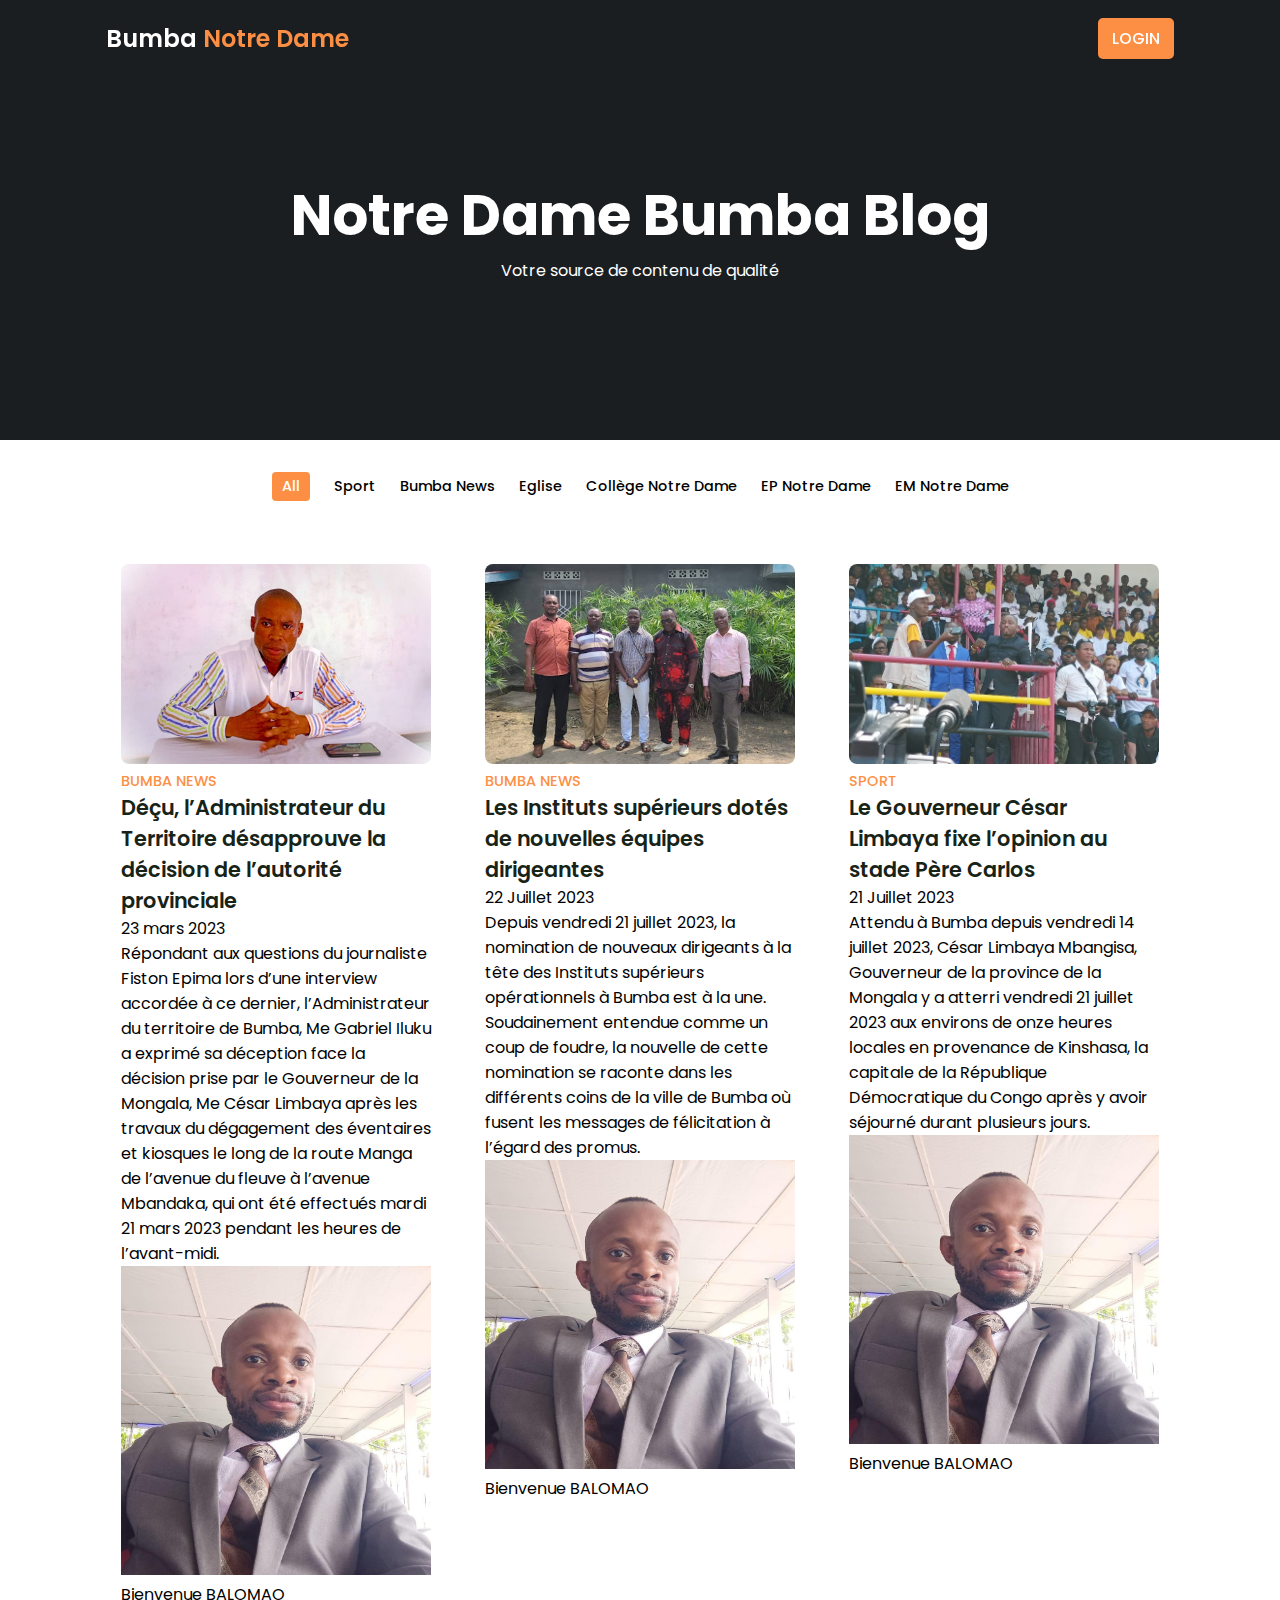
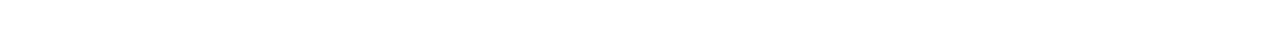
==== index.html @ 57637fd0 "update style" ====
<!DOCTYPE html>
<html lang="en">
<head>
    <meta charset="UTF-8">
    <meta name="viewport" content="width=device-width, initial-scale=1.0">
    <title>Notre Dame Blog</title>
    <!-- link css -->
    <link rel="stylesheet" href="/CSS/style.css">
    <!-- link box icon -->
    <link href='https://unpkg.com/boxicons@2.1.4/css/boxicons.min.css' rel='stylesheet'>
</head>
<body>
<!-- Header -->
<header>
    <!-- nav -->
    <div class="nav container">
        <!-- logo -->
        <a href="#" class="logo">Bumba <span>Notre Dame</span></a>
        <!-- login button -->
        <a href="#" class="login">Login</a>
    </div>
</header>
<!-- home -->
<section class="home" id="home">
    <div class="home-text container">
        <h2 class="home-title">Notre Dame Bumba Blog</h2>
        <span class="home-subtitle"> Votre source de contenu de qualité</span>
    </div>
</section>
<!-- post filter -->
<div class="post-filter container">
    <span class="filter-item active-filter" data-filter="all">All</span>
    <span class="filter-item" data-filter="sport">Sport</span>
    <span class="filter-item" data-filter="bbanews">Bumba News</span>
    <span class="filter-item" data-filter="eglise">Eglise</span>
    <span class="filter-item" data-filter="cnd">Collège Notre Dame</span>
    <span class="filter-item" data-filter="pnd">EP Notre Dame</span>
    <span class="filter-item" data-filter="mnd">EM Notre Dame</span>
</div>
<!-- Posts -->
<section class="post container">
    <!-- post box 1 -->
    <div class="post-box">
        <img src="/Images/iluku.jpg" alt="" class="post-img">
        <h2 class="category">Bumba News</h2>
        <a href="post-page.html" class="post-title">
            Déçu, l’Administrateur du Territoire désapprouve la décision de l’autorité provinciale 
        </a>
        <span class="post-date">23 mars 2023</span>
        <p class="post-description">Répondant aux questions du journaliste Fiston Epima lors d’une interview accordée à ce dernier, l’Administrateur du territoire de Bumba, Me Gabriel Iluku a exprimé sa déception face la décision prise par le Gouverneur de la Mongala, Me César Limbaya après les travaux du dégagement des éventaires et kiosques le long de la route Manga de l’avenue du fleuve à l’avenue Mbandaka, qui ont été effectués mardi 21 mars 2023 pendant les heures de l’avant-midi.</p>
        <!-- profile -->
        <div class="profile">
            <img src="./Images/profile-1.png" alt="" class="profile-img">
            <span class="profile-name">Bienvenue BALOMAO</span>
        </div>
    </div>
     <!-- post box 2 -->
     <div class="post-box">
        <img src="/Images/post-2.jpg" alt="" class="post-img">
        <h2 class="category">Bumba News</h2>
        <a href="post-page.html" class="post-title">
            Les Instituts supérieurs dotés de nouvelles équipes dirigeantes  
        </a>
        <span class="post-date">22 Juillet 2023</span>
        <p class="post-description">Depuis vendredi 21 juillet 2023, la nomination de nouveaux dirigeants à la tête des Instituts supérieurs opérationnels à Bumba est à la une. Soudainement entendue comme un coup de foudre, la nouvelle de cette nomination se raconte dans les différents coins de la ville de Bumba où fusent les messages de félicitation à l’égard des promus.</p>
        <!-- profile -->
        <div class="profile">
            <img src="./Images/profile-1.png" alt="" class="profile-img">
            <span class="profile-name">Bienvenue BALOMAO</span>
        </div>
    </div>
    <!-- post box 3 -->
    <div class="post-box">
        <img src="/Images/post-3.jpg" alt="" class="post-img">
        <h2 class="category">Sport</h2>
        <a href="post-page.html" class="post-title">
        Le Gouverneur César Limbaya fixe l’opinion au stade Père Carlos  
        </a>
        <span class="post-date">21 Juillet 2023</span>
        <p class="post-description">Attendu à Bumba depuis vendredi 14 juillet 2023, César Limbaya Mbangisa, Gouverneur de la province de la Mongala y a atterri vendredi 21 juillet 2023 aux environs de onze heures locales en provenance de Kinshasa, la capitale de la République Démocratique du Congo après y avoir séjourné durant plusieurs jours.</p>
        <!-- profile -->
        <div class="profile">
            <img src="./Images/profile-1.png" alt="" class="profile-img">
            <span class="profile-name">Bienvenue BALOMAO</span>
        </div>
    </div>
</section>











    <!-- link js -->
    <script src="/Js/main.js"></script>
</body>
</html>
---- CSS/style.css ----
/* link Google fonts */
@import url('https://fonts.googleapis.com/css2?family=Poppins:wght@400;500;600;700&display=swap');
*{
    font-family: 'Poppins', sans-serif;
    margin: 0;
    padding: 0;
    scroll-behavior: smooth;
    scroll-padding-top: 2rem;
    box-sizing: border-box;
}

/* variables */
:root{
    --container-color:#1a1e21 ;
    --second-color:#fd8f44 ;
    --text-color:#172317 ;
    --bg-color:#fff ;
}
::selection{
    color: var(--bg-color);
    background: var(--second-color);
}
a{
    text-decoration: none;
}
li{
    list-style: none;
}
img{
    width: 100%;
}
section{
    padding: 3rem 0 2rem;
}
.container{
    max-width: 1068px;
    margin: auto;
    width: 100%;
}
/* header */
header{
    position: fixed;
    top: 0;
    left: 0;
    width: 100%;
    z-index: 200;
}
.nav{
    display: flex;
    align-items: center;
    justify-content: space-between;
    padding: 18px 0;
}
.logo{
    font-size: 1.5rem;
    font-weight: 600;
    color: var(--bg-color);
}
.logo span{
    color: var(--second-color);
}
.login{
    padding:8px 14px;
    text-transform: uppercase;
    font-weight: 500;
    border-radius: 5px;
    background: var(--second-color);
    color: var(--bg-color);
}
.login:hover{
    background: hsl(24,98%,58%);
    transition: 0.3s;
}
/* home */
.home{
    width: 100%;
    min-height: 440px;
    background: var(--container-color);
    display: grid;
    justify-content: center;
    align-items: center;
}
.home-text{
    color: var(--bg-color);
    text-align: center;
}
.home-title{
    font-size:3.5rem;
}
.home-subtitle{
    font-size: 1rem;
    font-weight: 400;
}
/* post filter */
.post-filter{
    display: flex;
    justify-content: center;
    align-items: center;
    column-gap: 1.5rem;
    margin-top: 2rem !important;
}
.filter-item{
   font-size: 0.9rem;
   font-weight: 500;
   cursor: pointer; 
}
.active-filter{
    background: var(--second-color);
    color: var(--bg-color);
    padding: 4px 10px;
    border-radius: 4px;
}
/* Post */
.post{
    display: grid;
    grid-template-columns: repeat(auto-fit,minmax(280px,auto));
    gap: 1.5rem;
}
.post-box{
    background: var(--bg-color);
    box-shadow: 0 4px 14px hsl(355deg 25% / 10%);
    padding: 15px;
    border-radius: 0.5rem;
}
.post-img{
    width: 100%;
    height: 200px;
    object-fit: cover;
    object-position: center;
    border-radius: 0.5rem;
}
.category{
    font-size: 0.9rem;
    font-weight: 500;
    text-transform: uppercase;
    color: var(--second-color);
}
.post-title{
    font-size: 1.3rem;
    font-weight: 600;
    color: var(--text-color);
    display: -webkit-box;
    -webkit-line-clamp: 4;
    -webkit-box-orient: vertical;
    overflow: hidden;
}
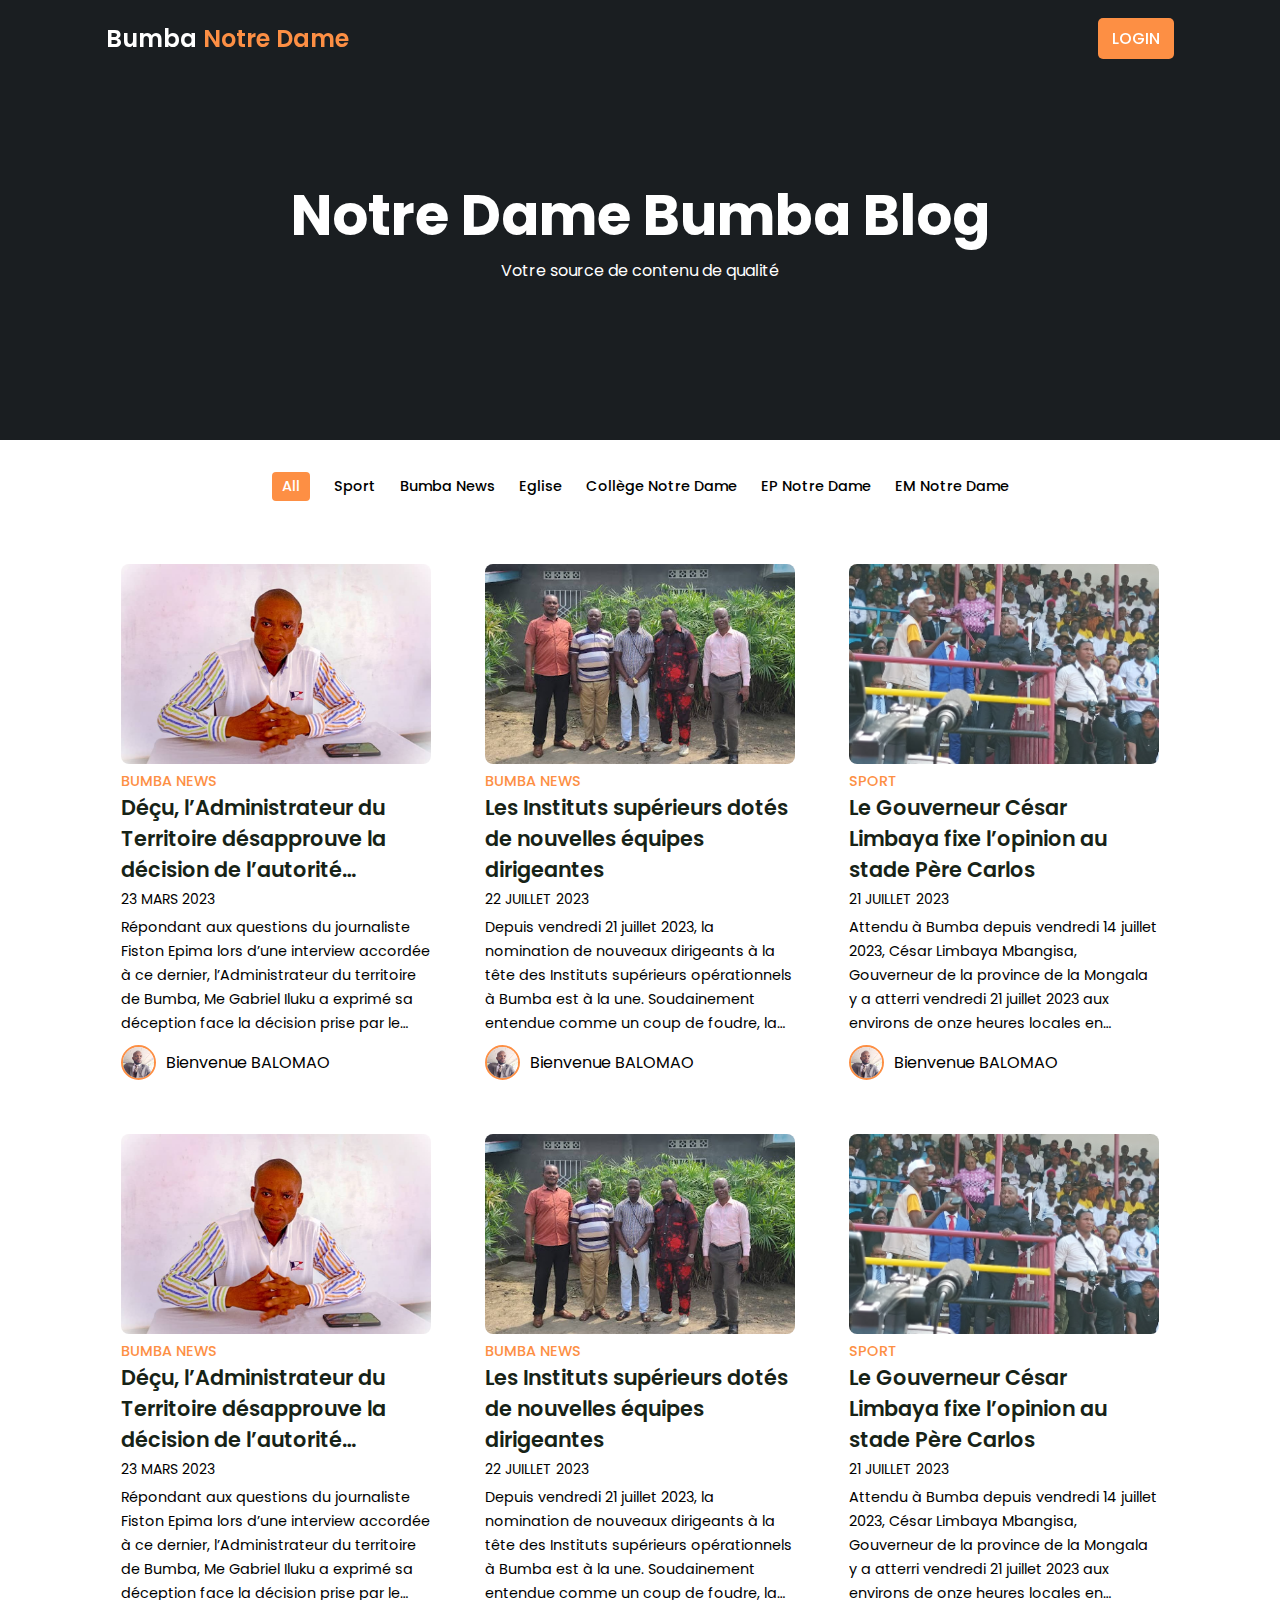
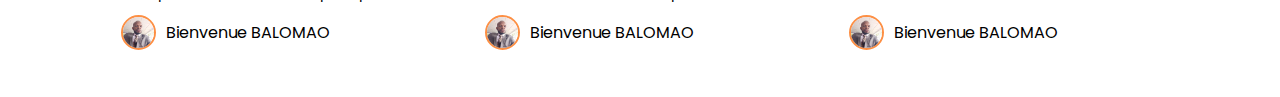
==== commit ec15ab2c: "add jquery links" ====
--- a/index.html
+++ b/index.html
@@ -84,6 +84,51 @@
             <span class="profile-name">Bienvenue BALOMAO</span>
         </div>
     </div>
+    <!-- post box 1 -->
+    <div class="post-box">
+        <img src="/Images/iluku.jpg" alt="" class="post-img">
+        <h2 class="category">Bumba News</h2>
+        <a href="post-page.html" class="post-title">
+            Déçu, l’Administrateur du Territoire désapprouve la décision de l’autorité provinciale 
+        </a>
+        <span class="post-date">23 mars 2023</span>
+        <p class="post-description">Répondant aux questions du journaliste Fiston Epima lors d’une interview accordée à ce dernier, l’Administrateur du territoire de Bumba, Me Gabriel Iluku a exprimé sa déception face la décision prise par le Gouverneur de la Mongala, Me César Limbaya après les travaux du dégagement des éventaires et kiosques le long de la route Manga de l’avenue du fleuve à l’avenue Mbandaka, qui ont été effectués mardi 21 mars 2023 pendant les heures de l’avant-midi.</p>
+        <!-- profile -->
+        <div class="profile">
+            <img src="./Images/profile-1.png" alt="" class="profile-img">
+            <span class="profile-name">Bienvenue BALOMAO</span>
+        </div>
+    </div>
+     <!-- post box 2 -->
+     <div class="post-box">
+        <img src="/Images/post-2.jpg" alt="" class="post-img">
+        <h2 class="category">Bumba News</h2>
+        <a href="post-page.html" class="post-title">
+            Les Instituts supérieurs dotés de nouvelles équipes dirigeantes  
+        </a>
+        <span class="post-date">22 Juillet 2023</span>
+        <p class="post-description">Depuis vendredi 21 juillet 2023, la nomination de nouveaux dirigeants à la tête des Instituts supérieurs opérationnels à Bumba est à la une. Soudainement entendue comme un coup de foudre, la nouvelle de cette nomination se raconte dans les différents coins de la ville de Bumba où fusent les messages de félicitation à l’égard des promus.</p>
+        <!-- profile -->
+        <div class="profile">
+            <img src="./Images/profile-1.png" alt="" class="profile-img">
+            <span class="profile-name">Bienvenue BALOMAO</span>
+        </div>
+    </div>
+    <!-- post box 3 -->
+    <div class="post-box">
+        <img src="/Images/post-3.jpg" alt="" class="post-img">
+        <h2 class="category">Sport</h2>
+        <a href="post-page.html" class="post-title">
+        Le Gouverneur César Limbaya fixe l’opinion au stade Père Carlos  
+        </a>
+        <span class="post-date">21 Juillet 2023</span>
+        <p class="post-description">Attendu à Bumba depuis vendredi 14 juillet 2023, César Limbaya Mbangisa, Gouverneur de la province de la Mongala y a atterri vendredi 21 juillet 2023 aux environs de onze heures locales en provenance de Kinshasa, la capitale de la République Démocratique du Congo après y avoir séjourné durant plusieurs jours.</p>
+        <!-- profile -->
+        <div class="profile">
+            <img src="./Images/profile-1.png" alt="" class="profile-img">
+            <span class="profile-name">Bienvenue BALOMAO</span>
+        </div>
+    </div>
 </section>
 
 
@@ -94,7 +139,11 @@
 
 
 
-
+<!-- jqyery links -->
+<script src="https://code.jquery.com/jquery-3.7.0.js" 
+        integrity="sha256-JlqSTELeR4TLqP0OG9dxM7yDPqX1ox/HfgiSLBj8+kM=" 
+        crossorigin="anonymous">
+</script>
 
     <!-- link js -->
     <script src="/Js/main.js"></script>
--- a/CSS/style.css
+++ b/CSS/style.css
@@ -140,7 +140,37 @@
     font-weight: 600;
     color: var(--text-color);
     display: -webkit-box;
-    -webkit-line-clamp: 4;
+    -webkit-line-clamp: 3;
     -webkit-box-orient: vertical;
     overflow: hidden;
+}
+.post-date{
+    display: flex;
+    font-size: 0.875rem;
+    text-transform: uppercase;
+    font-weight: 400;
+    margin-top: 4px;
+}
+.post-description{
+    font-size: 0.9rem;
+    line-height: 1.5rem;
+    margin: 5px 0 10px;
+    /* to remain description */
+    display: -webkit-box;
+    -webkit-line-clamp: 5;
+    -webkit-box-orient: vertical;
+    overflow: hidden;
+}
+.profile{
+display: flex;
+align-items: center;
+gap: 10px;
+}
+.profile-img{
+    width: 35px;
+    height: 35px;
+    border-radius: 50%;
+    object-fit: cover;
+    object-position: center;
+    border: 2px solid var(--second-color);
 }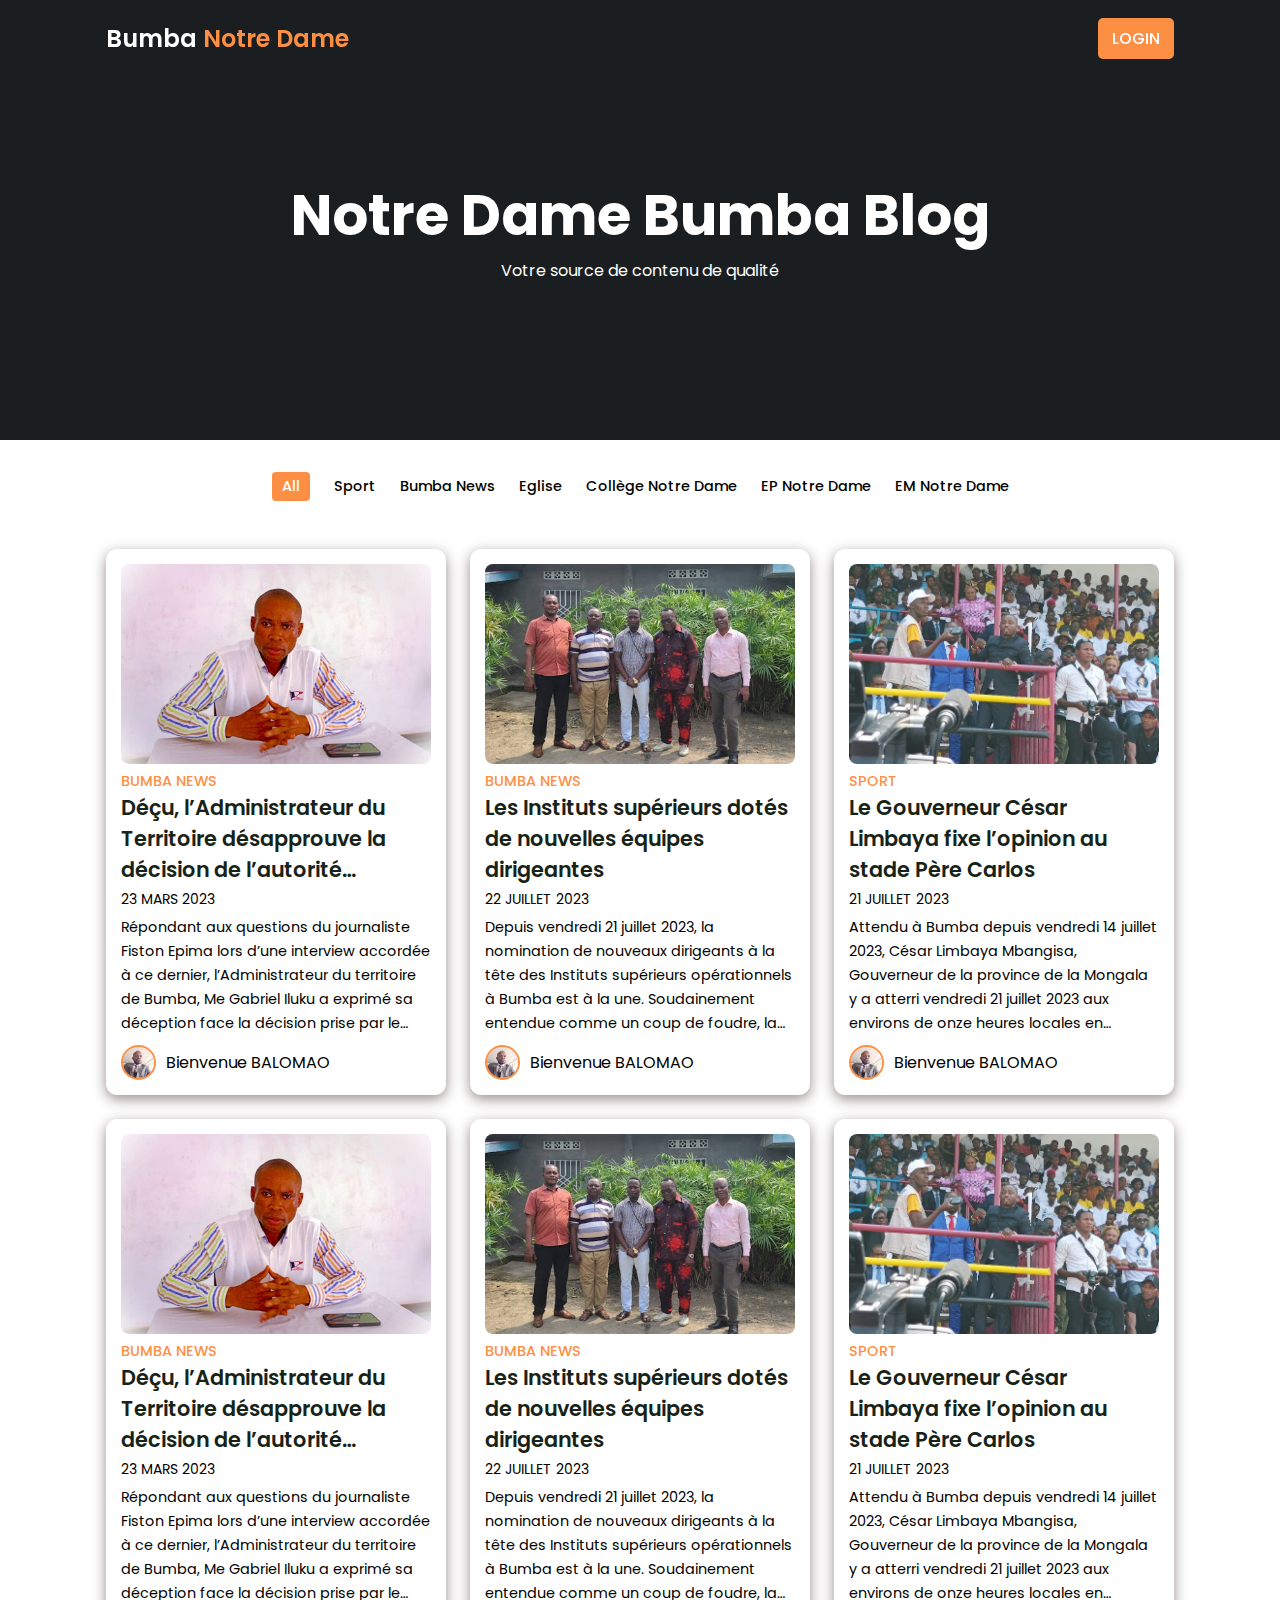
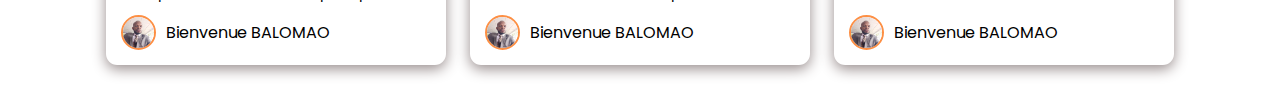
==== commit cdc593ba: "filter post" ====
--- a/index.html
+++ b/index.html
@@ -40,7 +40,7 @@
 <!-- Posts -->
 <section class="post container">
     <!-- post box 1 -->
-    <div class="post-box">
+    <div class="post-box bbanews">
         <img src="/Images/iluku.jpg" alt="" class="post-img">
         <h2 class="category">Bumba News</h2>
         <a href="post-page.html" class="post-title">
@@ -55,7 +55,7 @@
         </div>
     </div>
      <!-- post box 2 -->
-     <div class="post-box">
+     <div class="post-box bbanews">
         <img src="/Images/post-2.jpg" alt="" class="post-img">
         <h2 class="category">Bumba News</h2>
         <a href="post-page.html" class="post-title">
@@ -70,7 +70,7 @@
         </div>
     </div>
     <!-- post box 3 -->
-    <div class="post-box">
+    <div class="post-box sport">
         <img src="/Images/post-3.jpg" alt="" class="post-img">
         <h2 class="category">Sport</h2>
         <a href="post-page.html" class="post-title">
@@ -84,8 +84,8 @@
             <span class="profile-name">Bienvenue BALOMAO</span>
         </div>
     </div>
-    <!-- post box 1 -->
-    <div class="post-box">
+    <!-- post box 4 -->
+    <div class="post-box bbanews">
         <img src="/Images/iluku.jpg" alt="" class="post-img">
         <h2 class="category">Bumba News</h2>
         <a href="post-page.html" class="post-title">
@@ -99,8 +99,8 @@
             <span class="profile-name">Bienvenue BALOMAO</span>
         </div>
     </div>
-     <!-- post box 2 -->
-     <div class="post-box">
+     <!-- post box 5 -->
+     <div class="post-box bbanews">
         <img src="/Images/post-2.jpg" alt="" class="post-img">
         <h2 class="category">Bumba News</h2>
         <a href="post-page.html" class="post-title">
@@ -114,8 +114,8 @@
             <span class="profile-name">Bienvenue BALOMAO</span>
         </div>
     </div>
-    <!-- post box 3 -->
-    <div class="post-box">
+    <!-- post box 6 -->
+    <div class="post-box sport">
         <img src="/Images/post-3.jpg" alt="" class="post-img">
         <h2 class="category">Sport</h2>
         <a href="post-page.html" class="post-title">
--- a/CSS/style.css
+++ b/CSS/style.css
@@ -118,9 +118,9 @@
 }
 .post-box{
     background: var(--bg-color);
-    box-shadow: 0 4px 14px hsl(355deg 25% / 10%);
+    box-shadow: 0 4px 14px hsl(0, 5%, 57%);
     padding: 15px;
-    border-radius: 0.5rem;
+    border-radius: 0.7rem;
 }
 .post-img{
     width: 100%;
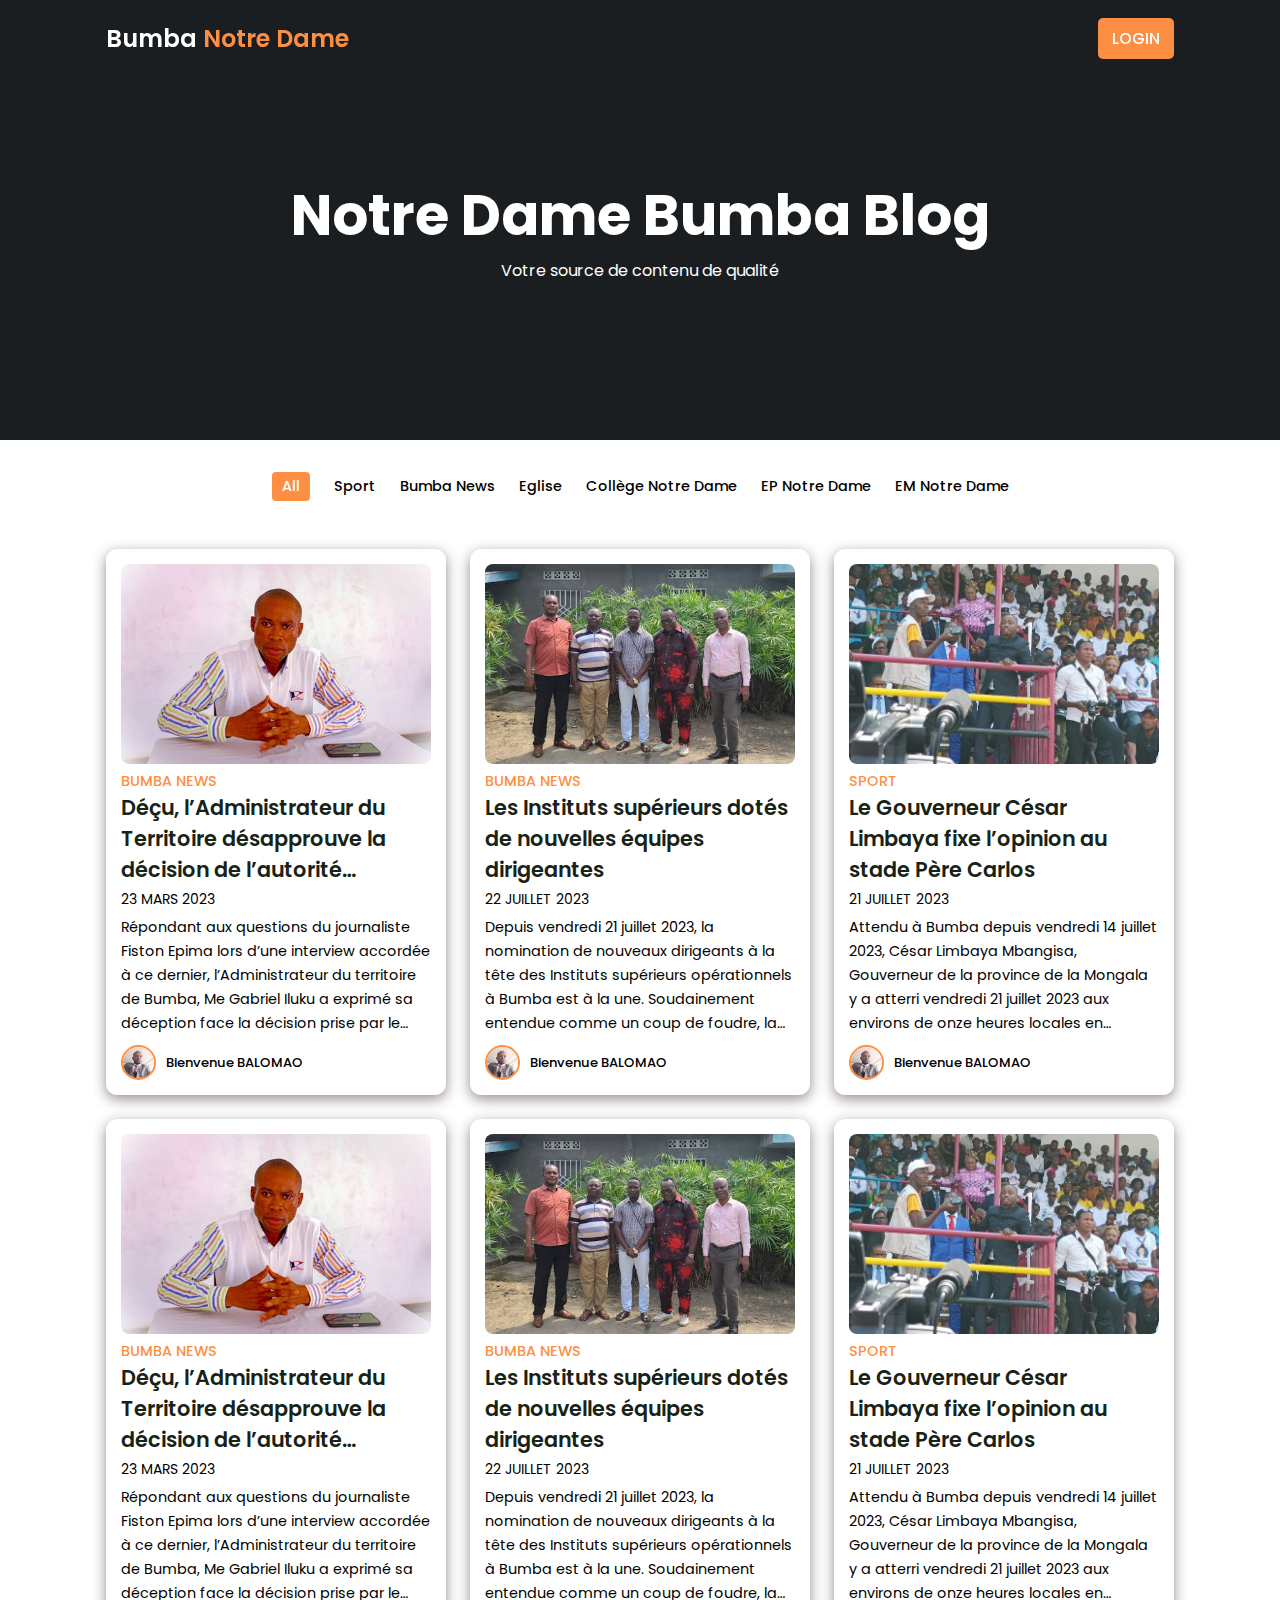
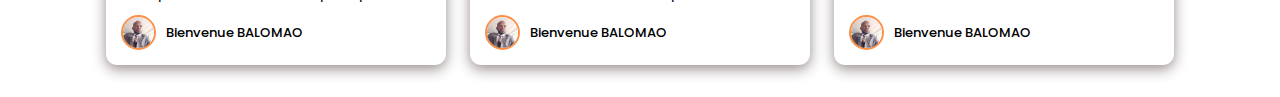
==== commit d5a57289: "footer" ====
--- a/index.html
+++ b/index.html
@@ -130,6 +130,8 @@
         </div>
     </div>
 </section>
+<!-- footer -->
+
 
 
 
--- a/CSS/style.css
+++ b/CSS/style.css
@@ -44,6 +44,14 @@
     left: 0;
     width: 100%;
     z-index: 200;
+}
+header.shadow{
+    background: var(--bg-color);
+    box-shadow: 0 1px 4px hsl(0 4% 14% 10%);
+    transition: 0.4s;
+}
+header.shadow .logo{
+ color: var(--text-color);   
 }
 .nav{
     display: flex;
@@ -173,4 +181,8 @@
     object-fit: cover;
     object-position: center;
     border: 2px solid var(--second-color);
+}
+.profile-name{
+    font-size: 0.82rem;
+    font-weight: 500;
 }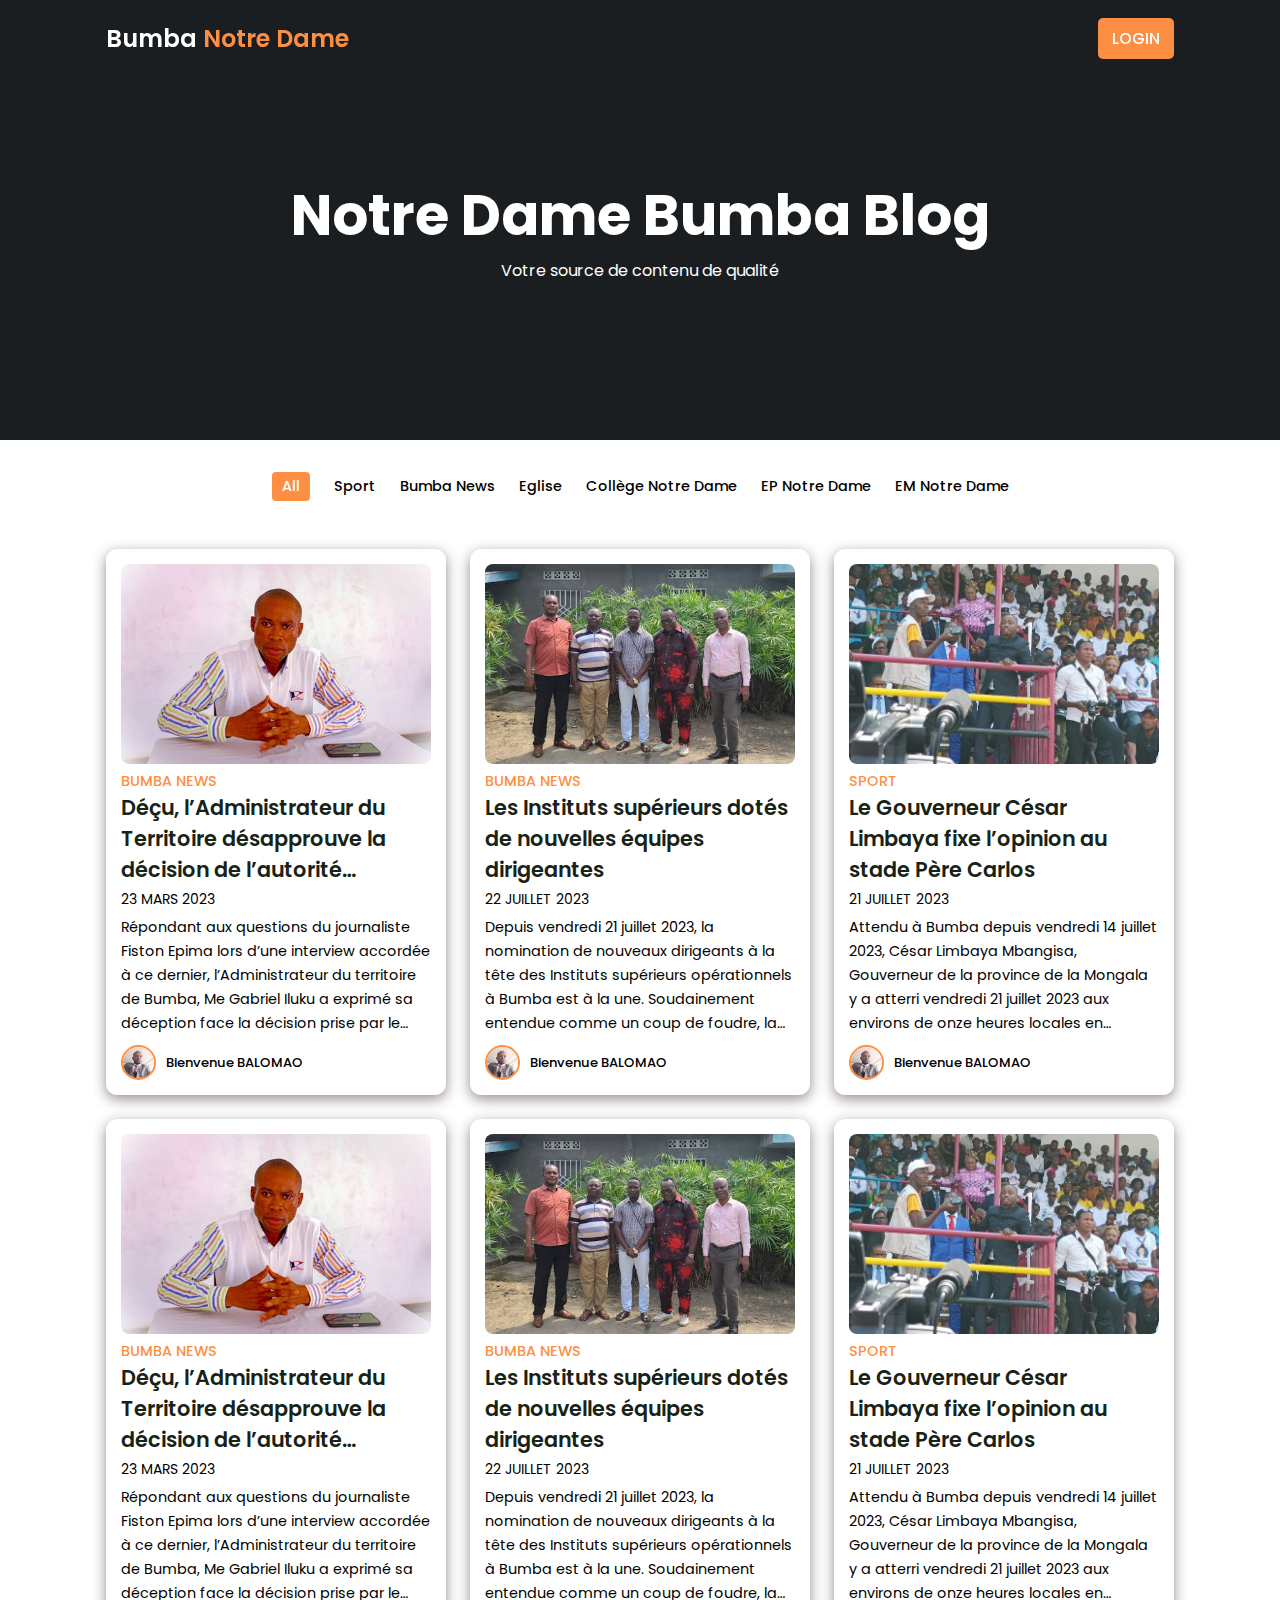
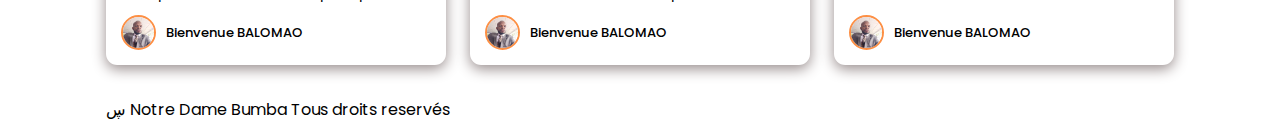
==== commit a62b534a: "add footer" ====
--- a/index.html
+++ b/index.html
@@ -131,7 +131,9 @@
     </div>
 </section>
 <!-- footer -->
-
+<div class="footer container">
+    <p>&#1691; Notre Dame Bumba Tous droits reservés</p>
+</div>
 
 
 
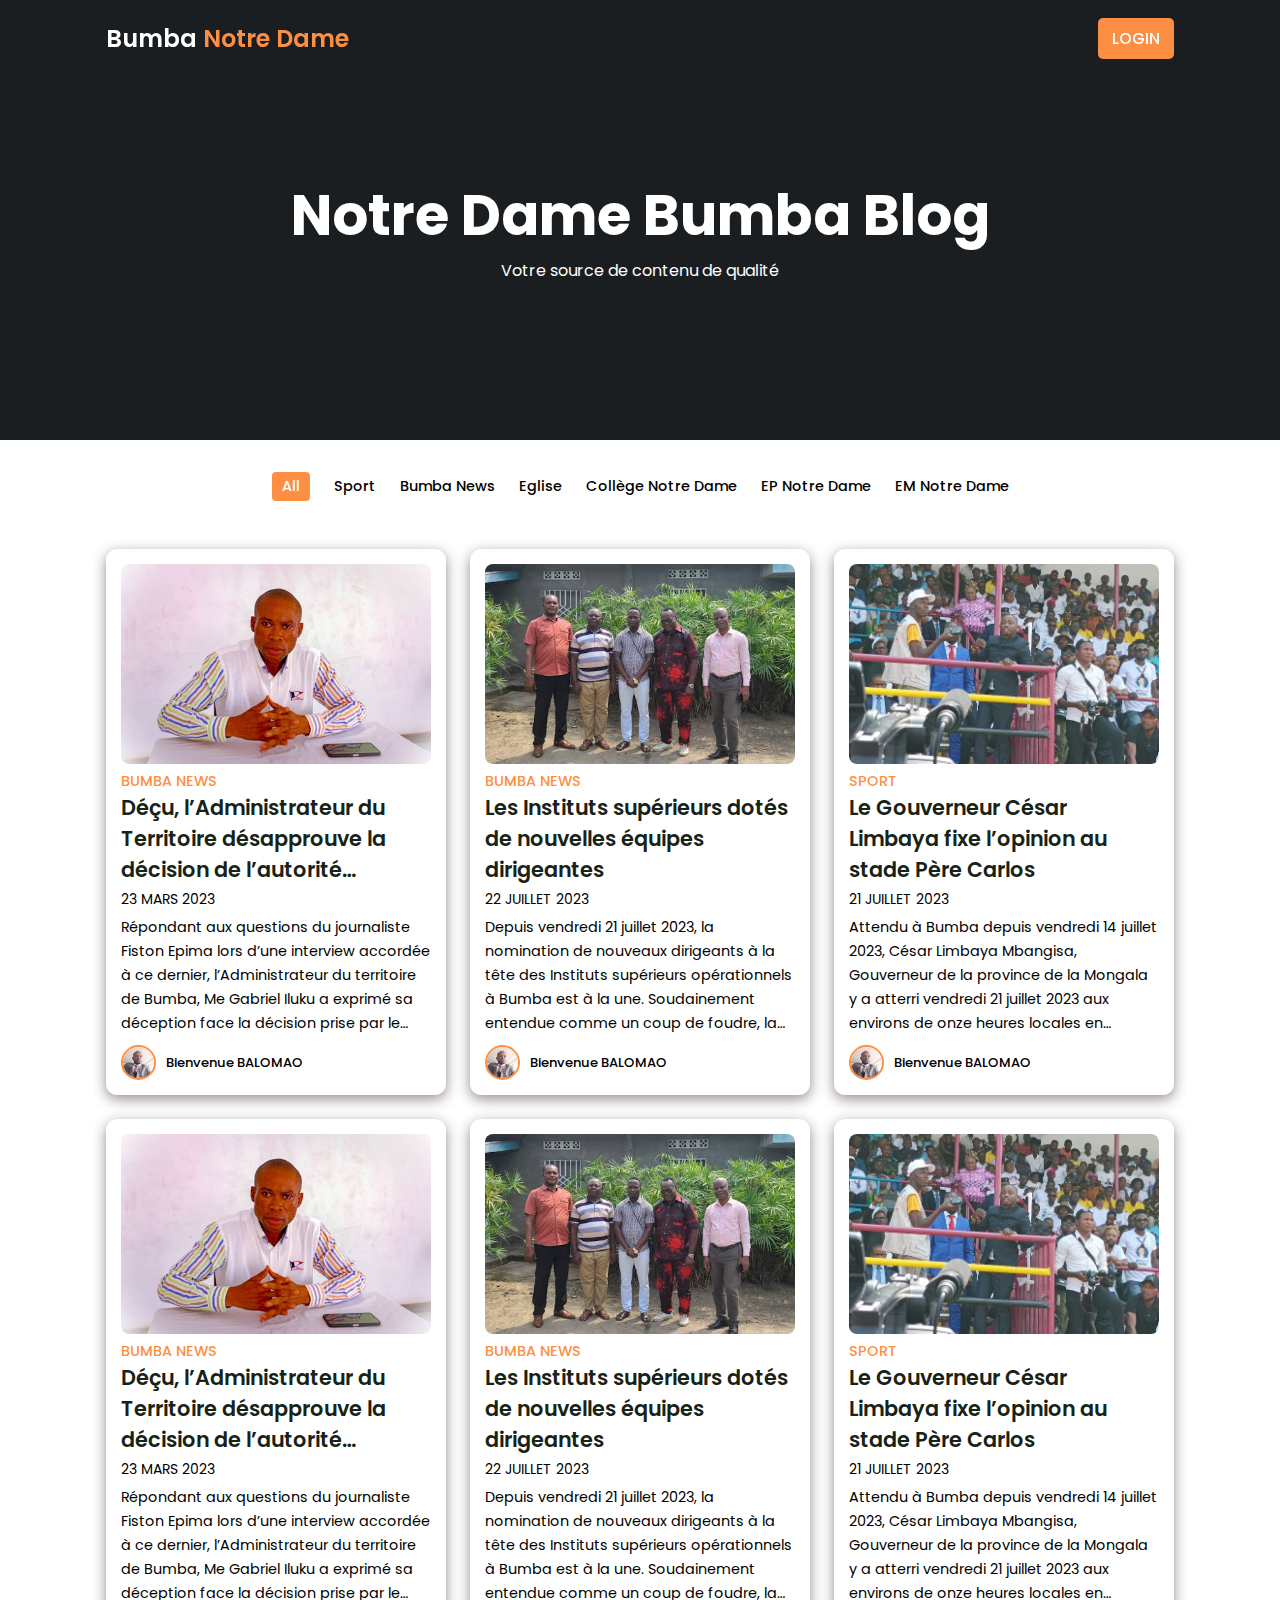
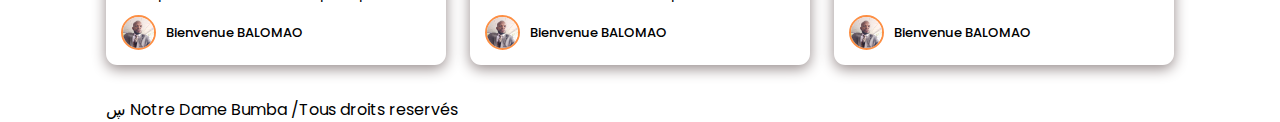
==== commit 0071813c: "add footer" ====
--- a/index.html
+++ b/index.html
@@ -132,7 +132,10 @@
 </section>
 <!-- footer -->
 <div class="footer container">
-    <p>&#1691; Notre Dame Bumba Tous droits reservés</p>
+    <p>&#1691; Notre Dame Bumba /Tous droits reservés</p>
+    <div class="social">
+        <a href="#"></a>
+    </div>
 </div>
 
 
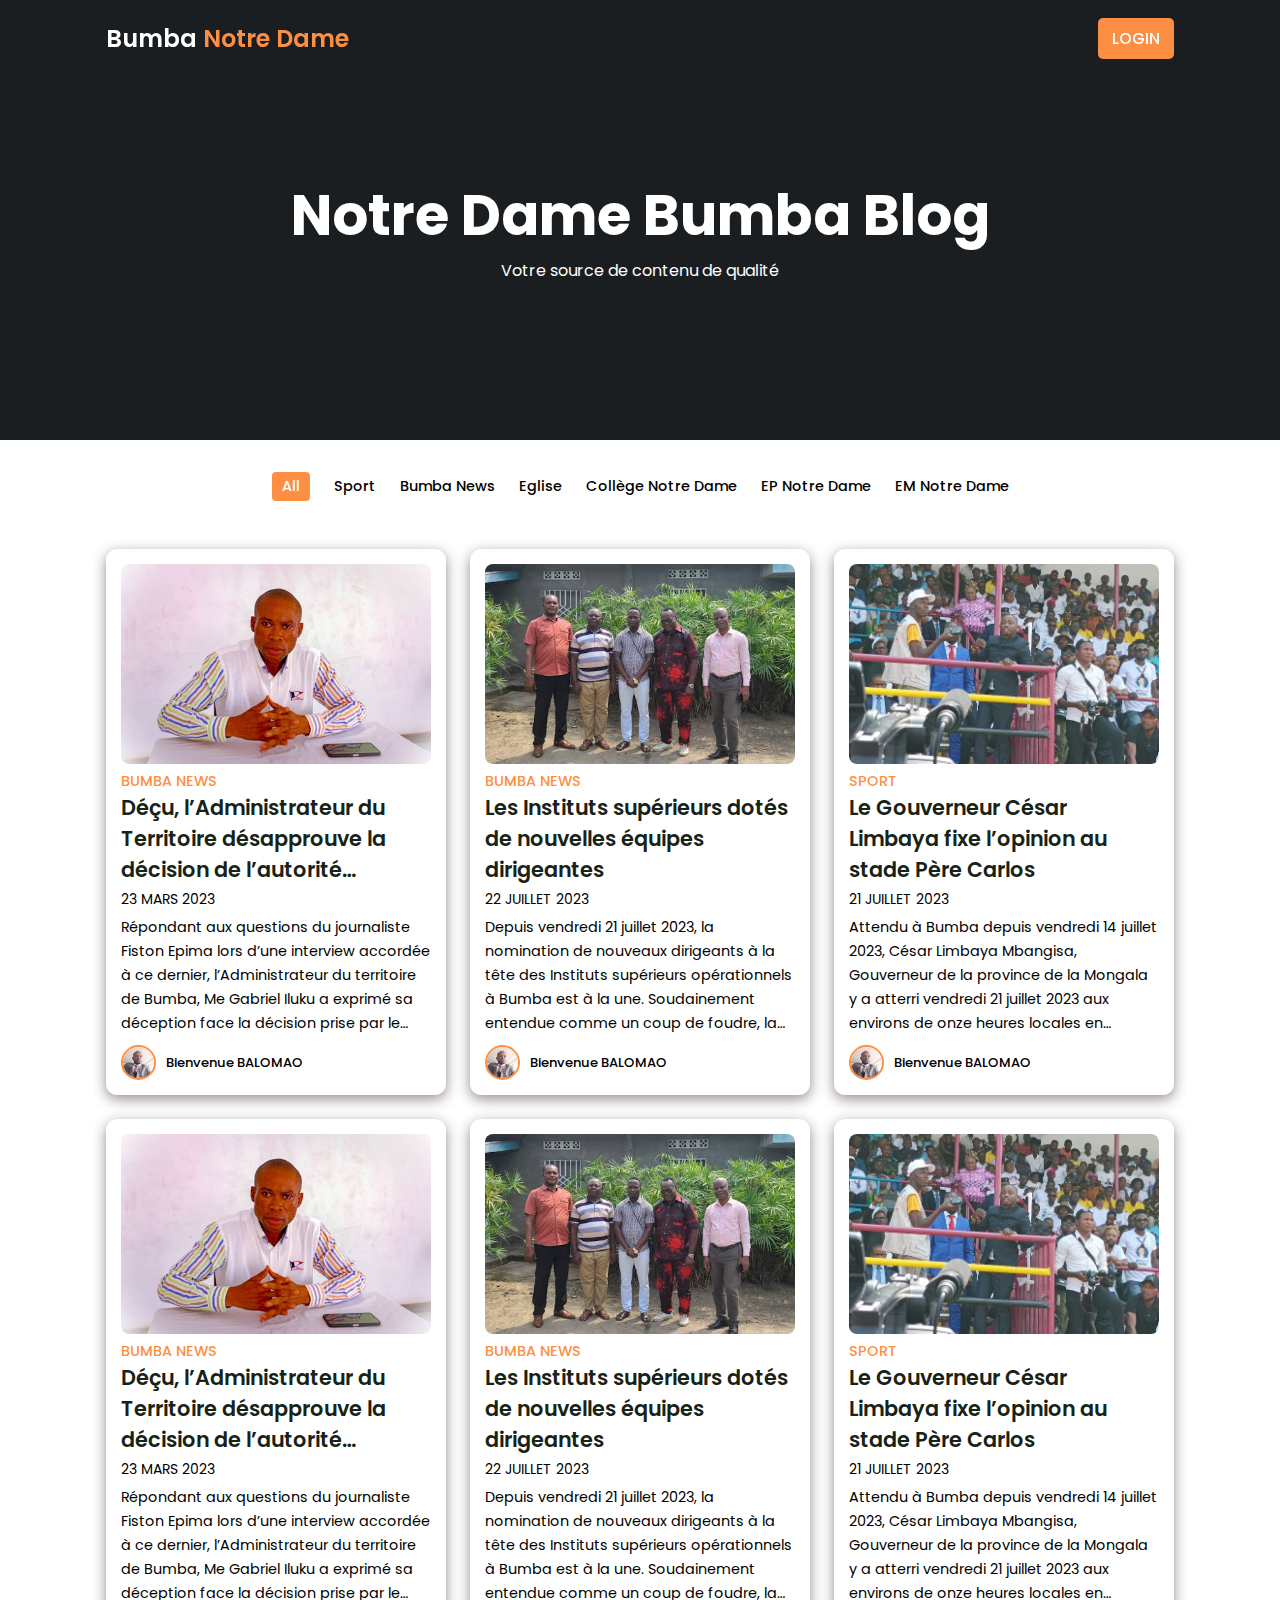
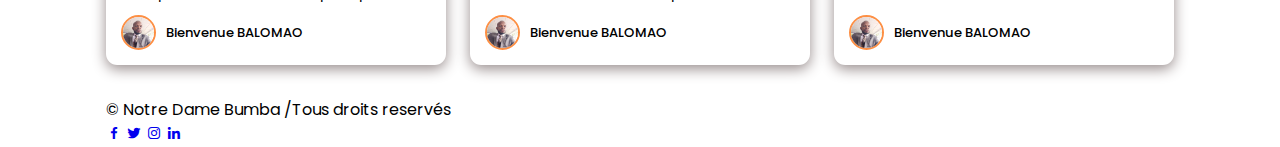
==== commit 2db39dd0: "add footer" ====
--- a/index.html
+++ b/index.html
@@ -132,9 +132,12 @@
 </section>
 <!-- footer -->
 <div class="footer container">
-    <p>&#1691; Notre Dame Bumba /Tous droits reservés</p>
+    <p>&#169; Notre Dame Bumba /Tous droits reservés</p>
     <div class="social">
-        <a href="#"></a>
+        <a href="#"><i class='bx bxl-facebook'></i></a>
+        <a href="#"><i class='bx bxl-twitter'></i></a>
+        <a href="#"><i class='bx bxl-instagram'></i></a>
+        <a href="#"><i class='bx bxl-linkedin'></i></a>
     </div>
 </div>
 
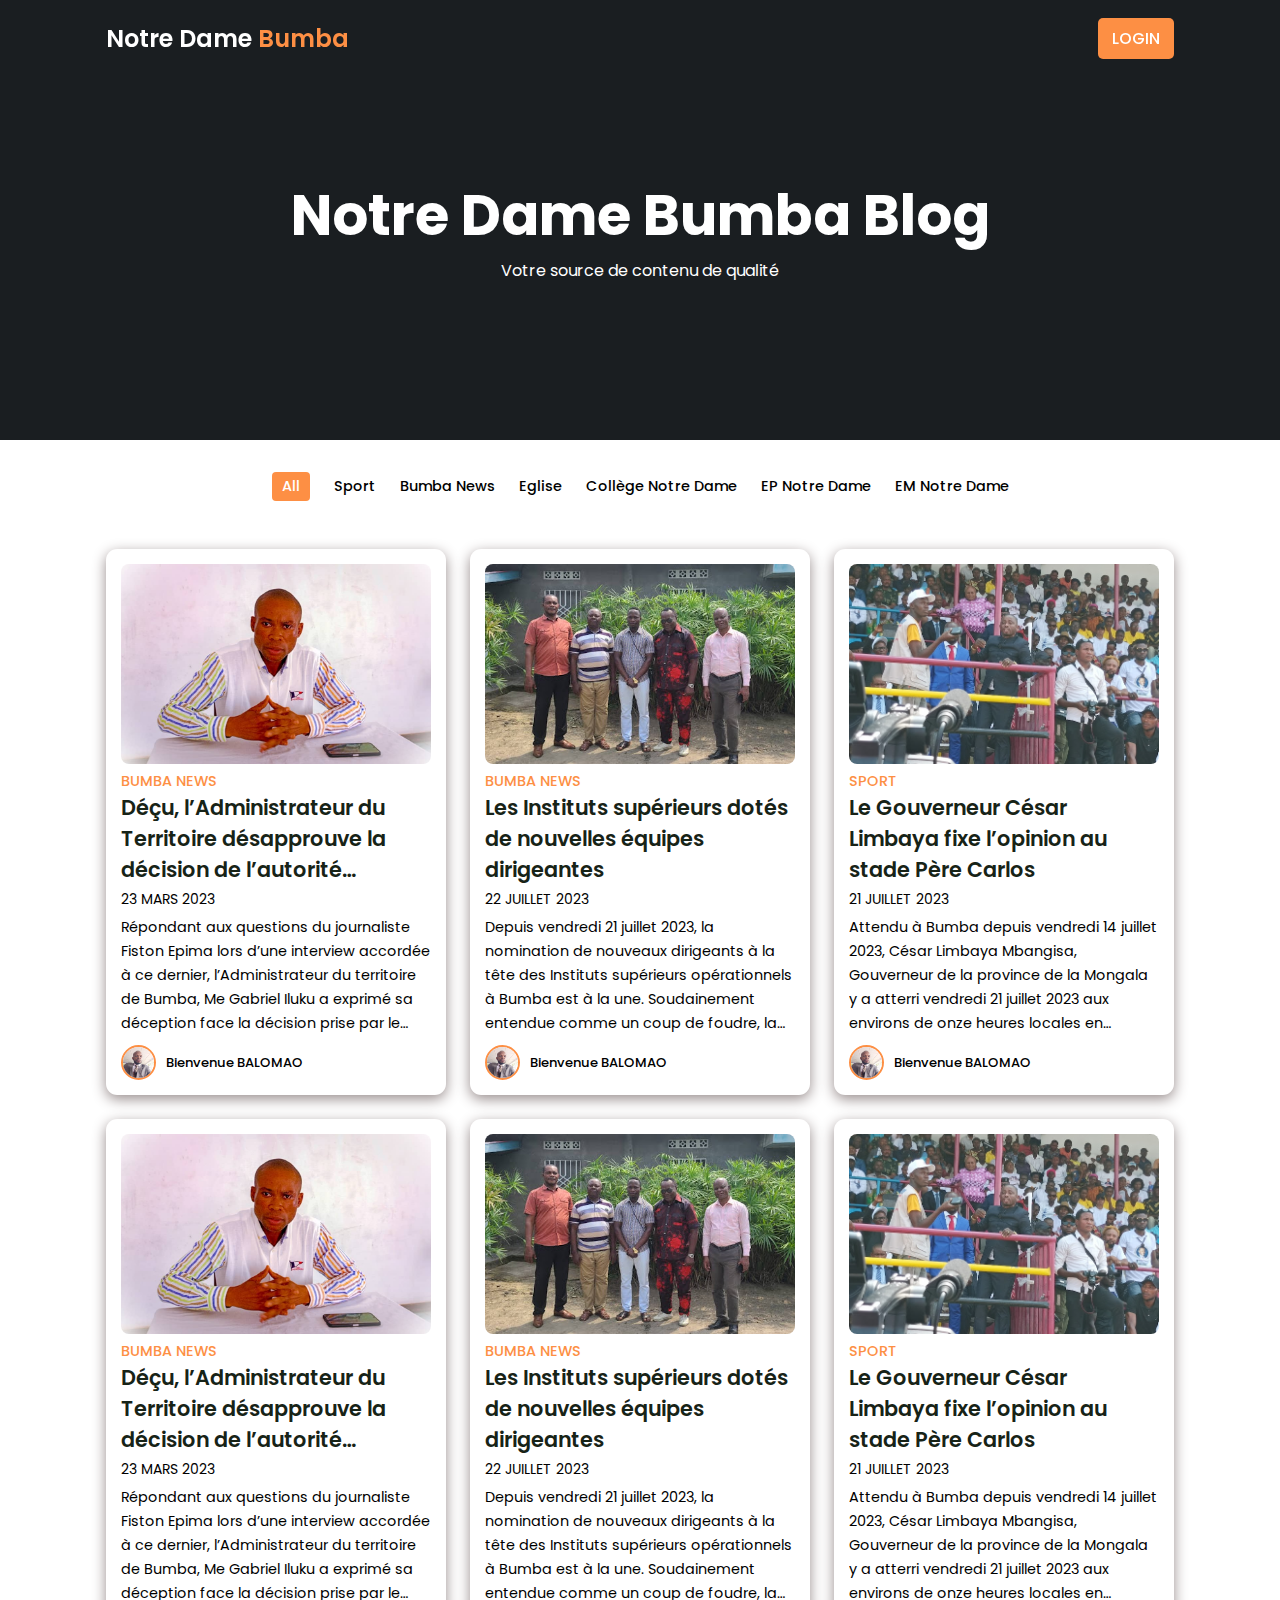
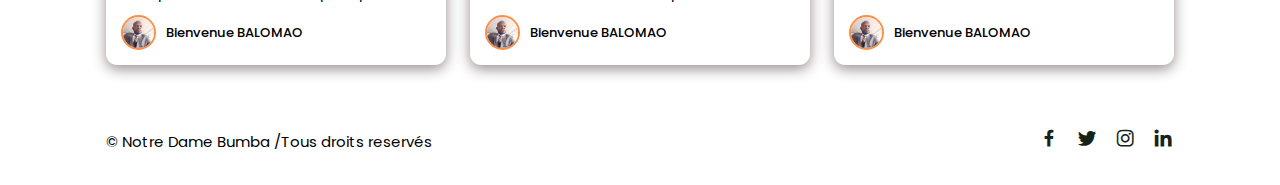
==== commit ad211e77: "update header" ====
--- a/index.html
+++ b/index.html
@@ -15,7 +15,7 @@
     <!-- nav -->
     <div class="nav container">
         <!-- logo -->
-        <a href="#" class="logo">Bumba <span>Notre Dame</span></a>
+        <a href="#" class="logo">Notre Dame <span>Bumba</span></a>
         <!-- login button -->
         <a href="#" class="login">Login</a>
     </div>
--- a/CSS/style.css
+++ b/CSS/style.css
@@ -185,4 +185,22 @@
 .profile-name{
     font-size: 0.82rem;
     font-weight: 500;
+}
+.footer{
+    display: flex;
+    justify-content: space-between;
+    align-items: center;
+    padding: 30px 0;
+}
+.footer p{
+    font-size: 0.938rem;
+}
+.social{
+    display: flex;
+    align-items: center;
+    column-gap: 1rem;
+}
+.social .bx{
+    font-size: 1.4rem;
+    color: var(--text-color);
 }